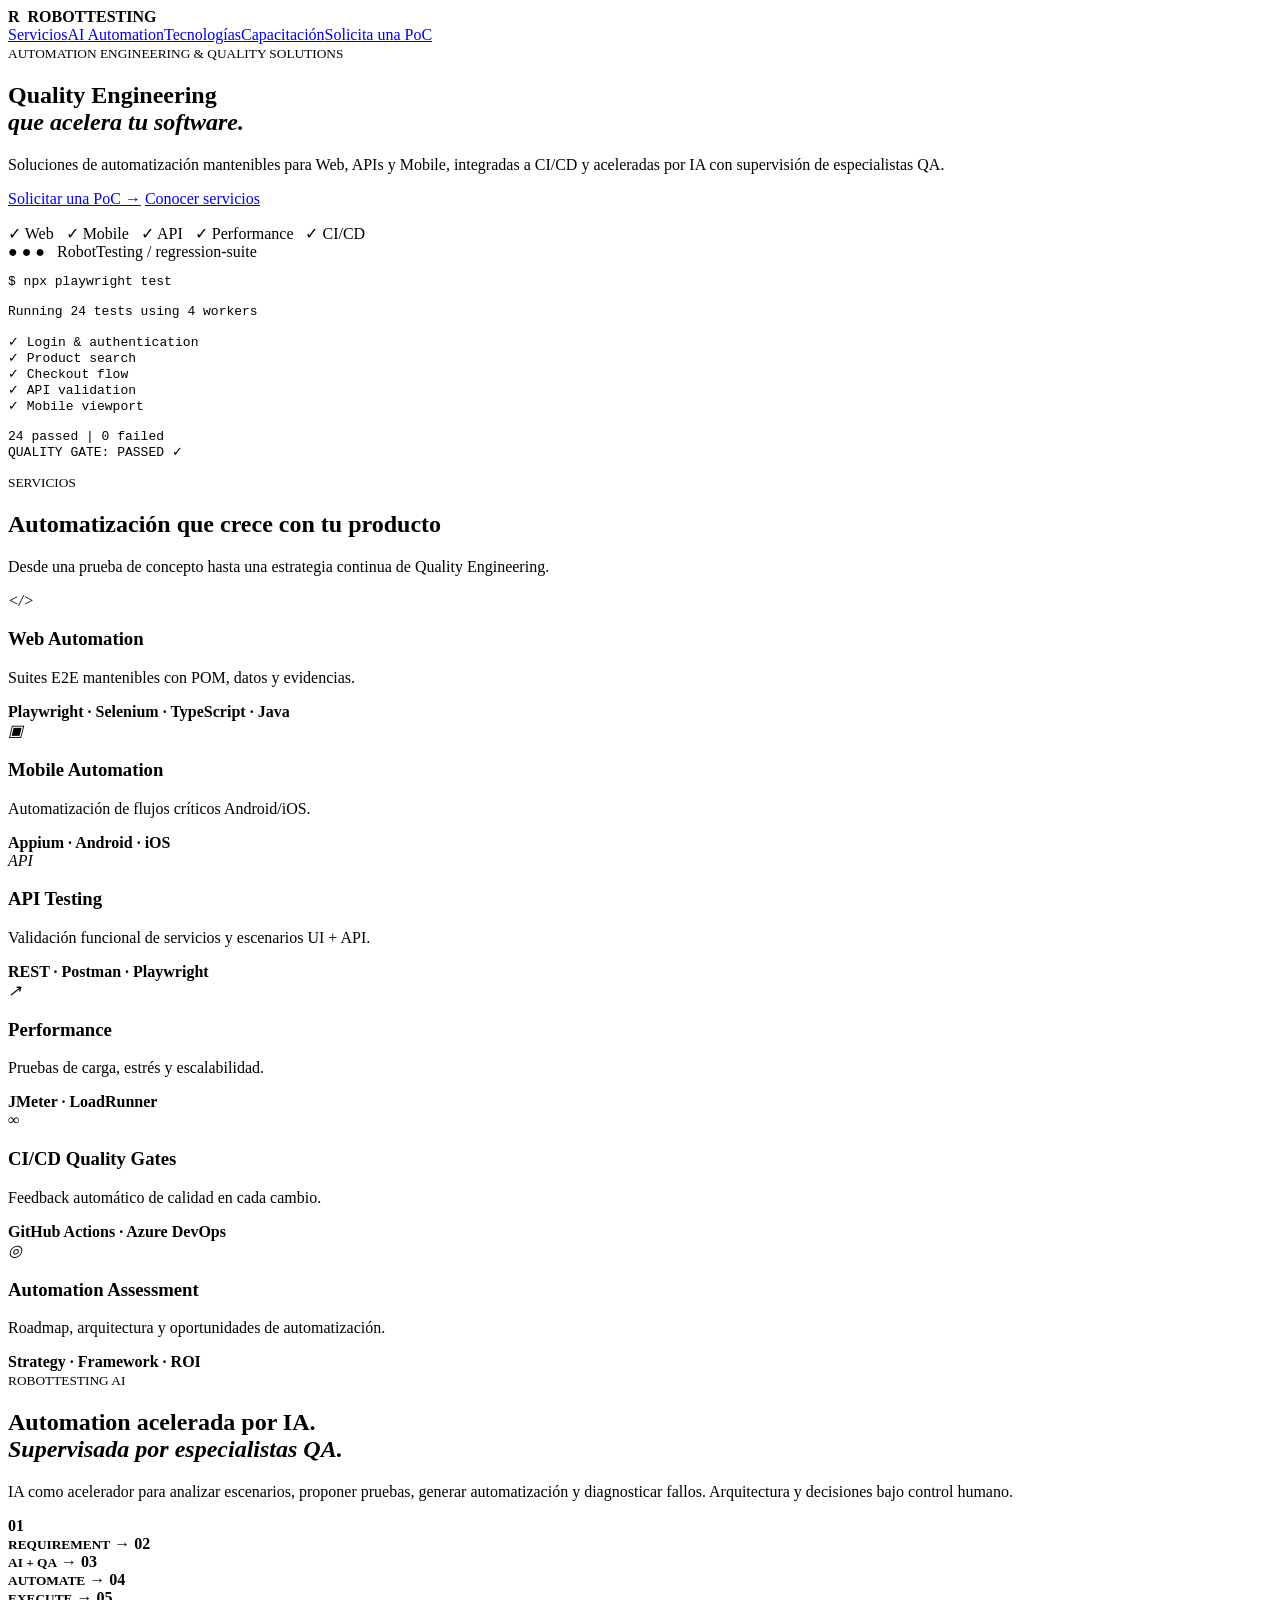
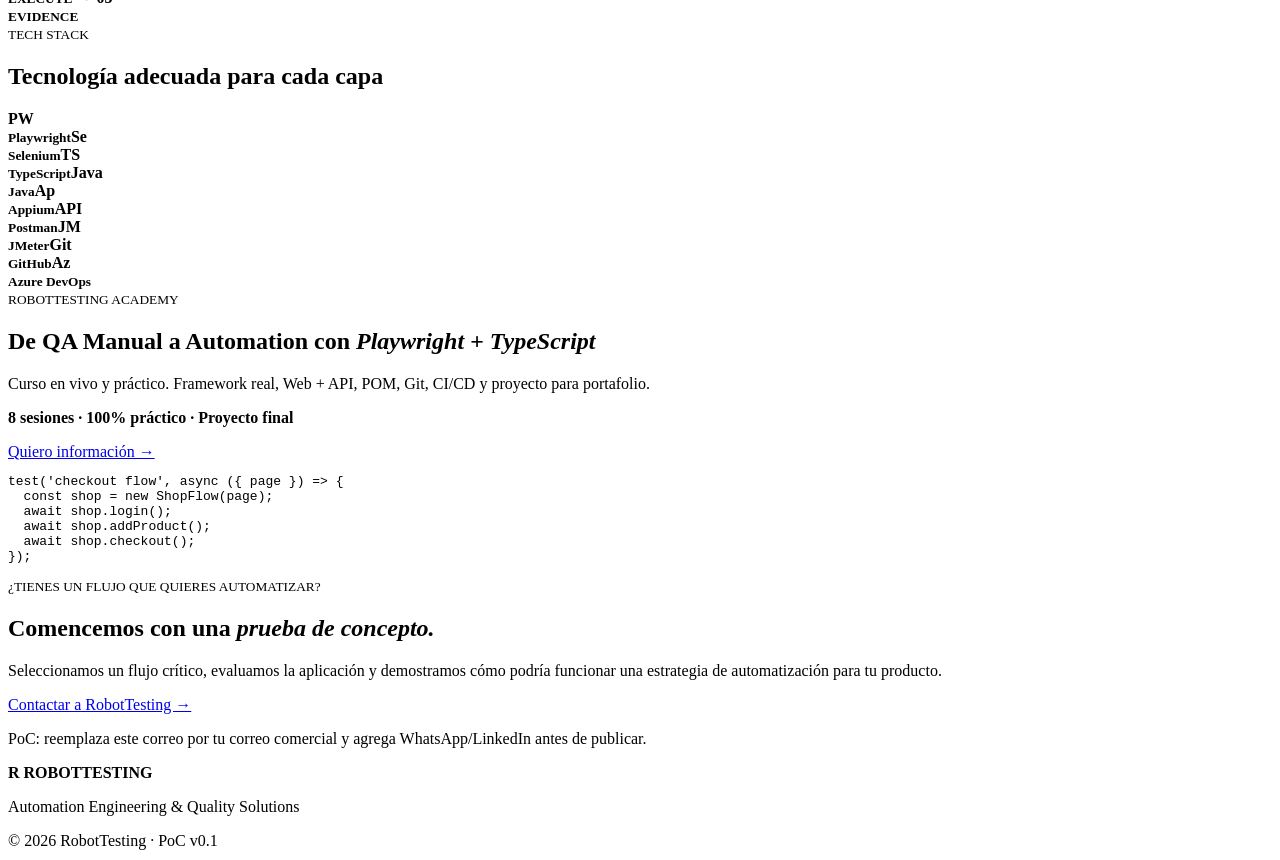
==== index.html @ 07141282 "first commit" ====
<!doctype html><html lang='es'><head><meta charset='utf-8'><meta name='viewport' content='width=device-width,initial-scale=1'><title>RobotTesting | Automation Engineering & Quality Solutions</title><link rel='stylesheet' href='styles.css'></head><body><header><b>R&nbsp; ROBOT<span>TESTING</span></b><nav><a href='#servicios'>Servicios</a><a href='#ai'>AI Automation</a><a href='#tech'>Tecnologías</a><a href='#curso'>Capacitación</a><a class='pill' href='#contacto'>Solicita una PoC</a></nav></header><main><section class='hero'><div><small>AUTOMATION ENGINEERING & QUALITY SOLUTIONS</small><h1>Quality Engineering<br><em>que acelera tu software.</em></h1><p>Soluciones de automatización mantenibles para Web, APIs y Mobile, integradas a CI/CD y aceleradas por IA con supervisión de especialistas QA.</p><p><a class='cta' href='#contacto'>Solicitar una PoC →</a> <a class='ghost' href='#servicios'>Conocer servicios</a></p><div class='checks'>✓ Web &nbsp; ✓ Mobile &nbsp; ✓ API &nbsp; ✓ Performance &nbsp; ✓ CI/CD</div></div><div class='terminal'><div class='bar'>● ● ● &nbsp; RobotTesting / regression-suite</div><pre>$ npx playwright test

Running 24 tests using 4 workers

✓ Login & authentication
✓ Product search
✓ Checkout flow
✓ API validation
✓ Mobile viewport

<span>24 passed | 0 failed</span>
QUALITY GATE: PASSED ✓</pre></div></section><section id='servicios'><div class='title'><small>SERVICIOS</small><h2>Automatización que crece con tu producto</h2><p>Desde una prueba de concepto hasta una estrategia continua de Quality Engineering.</p></div><div class='grid'><article><i>&lt;/&gt;</i><h3>Web Automation</h3><p>Suites E2E mantenibles con POM, datos y evidencias.</p><b>Playwright · Selenium · TypeScript · Java</b></article><article><i>▣</i><h3>Mobile Automation</h3><p>Automatización de flujos críticos Android/iOS.</p><b>Appium · Android · iOS</b></article><article><i>API</i><h3>API Testing</h3><p>Validación funcional de servicios y escenarios UI + API.</p><b>REST · Postman · Playwright</b></article><article><i>↗</i><h3>Performance</h3><p>Pruebas de carga, estrés y escalabilidad.</p><b>JMeter · LoadRunner</b></article><article><i>∞</i><h3>CI/CD Quality Gates</h3><p>Feedback automático de calidad en cada cambio.</p><b>GitHub Actions · Azure DevOps</b></article><article><i>◎</i><h3>Automation Assessment</h3><p>Roadmap, arquitectura y oportunidades de automatización.</p><b>Strategy · Framework · ROI</b></article></div></section><section id='ai' class='split'><div><small>ROBOTTESTING AI</small><h2>Automation acelerada por IA.<br><em>Supervisada por especialistas QA.</em></h2><p>IA como acelerador para analizar escenarios, proponer pruebas, generar automatización y diagnosticar fallos. Arquitectura y decisiones bajo control humano.</p></div><div class='flow'><b>01<br><small>REQUIREMENT</small></b> → <b>02<br><small>AI + QA</small></b> → <b>03<br><small>AUTOMATE</small></b> → <b>04<br><small>EXECUTE</small></b> → <b>05<br><small>EVIDENCE</small></b></div></section><section id='tech'><div class='title'><small>TECH STACK</small><h2>Tecnología adecuada para cada capa</h2></div><div class='logos'><b>PW<br><small>Playwright</small></b><b>Se<br><small>Selenium</small></b><b>TS<br><small>TypeScript</small></b><b>Java<br><small>Java</small></b><b>Ap<br><small>Appium</small></b><b>API<br><small>Postman</small></b><b>JM<br><small>JMeter</small></b><b>Git<br><small>GitHub</small></b><b>Az<br><small>Azure DevOps</small></b></div></section><section id='curso' class='split course'><div><small>ROBOTTESTING ACADEMY</small><h2>De QA Manual a Automation con <em>Playwright + TypeScript</em></h2><p>Curso en vivo y práctico. Framework real, Web + API, POM, Git, CI/CD y proyecto para portafolio.</p><p><strong>8 sesiones · 100% práctico · Proyecto final</strong></p><a class='cta' href='#contacto'>Quiero información →</a></div><div class='terminal'><pre>test('checkout flow', async ({ page }) => {
  const shop = new ShopFlow(page);
  await shop.login();
  await shop.addProduct();
  await shop.checkout();
});</pre></div></section><section id='contacto' class='contact'><small>¿TIENES UN FLUJO QUE QUIERES AUTOMATIZAR?</small><h2>Comencemos con una <em>prueba de concepto.</em></h2><p>Seleccionamos un flujo crítico, evaluamos la aplicación y demostramos cómo podría funcionar una estrategia de automatización para tu producto.</p><a class='cta' href='mailto:contacto@robottesting.example'>Contactar a RobotTesting →</a><p class='note'>PoC: reemplaza este correo por tu correo comercial y agrega WhatsApp/LinkedIn antes de publicar.</p></section></main><footer><b>R ROBOT<span>TESTING</span></b><p>Automation Engineering & Quality Solutions</p><p>© 2026 RobotTesting · PoC v0.1</p></footer></body></html>
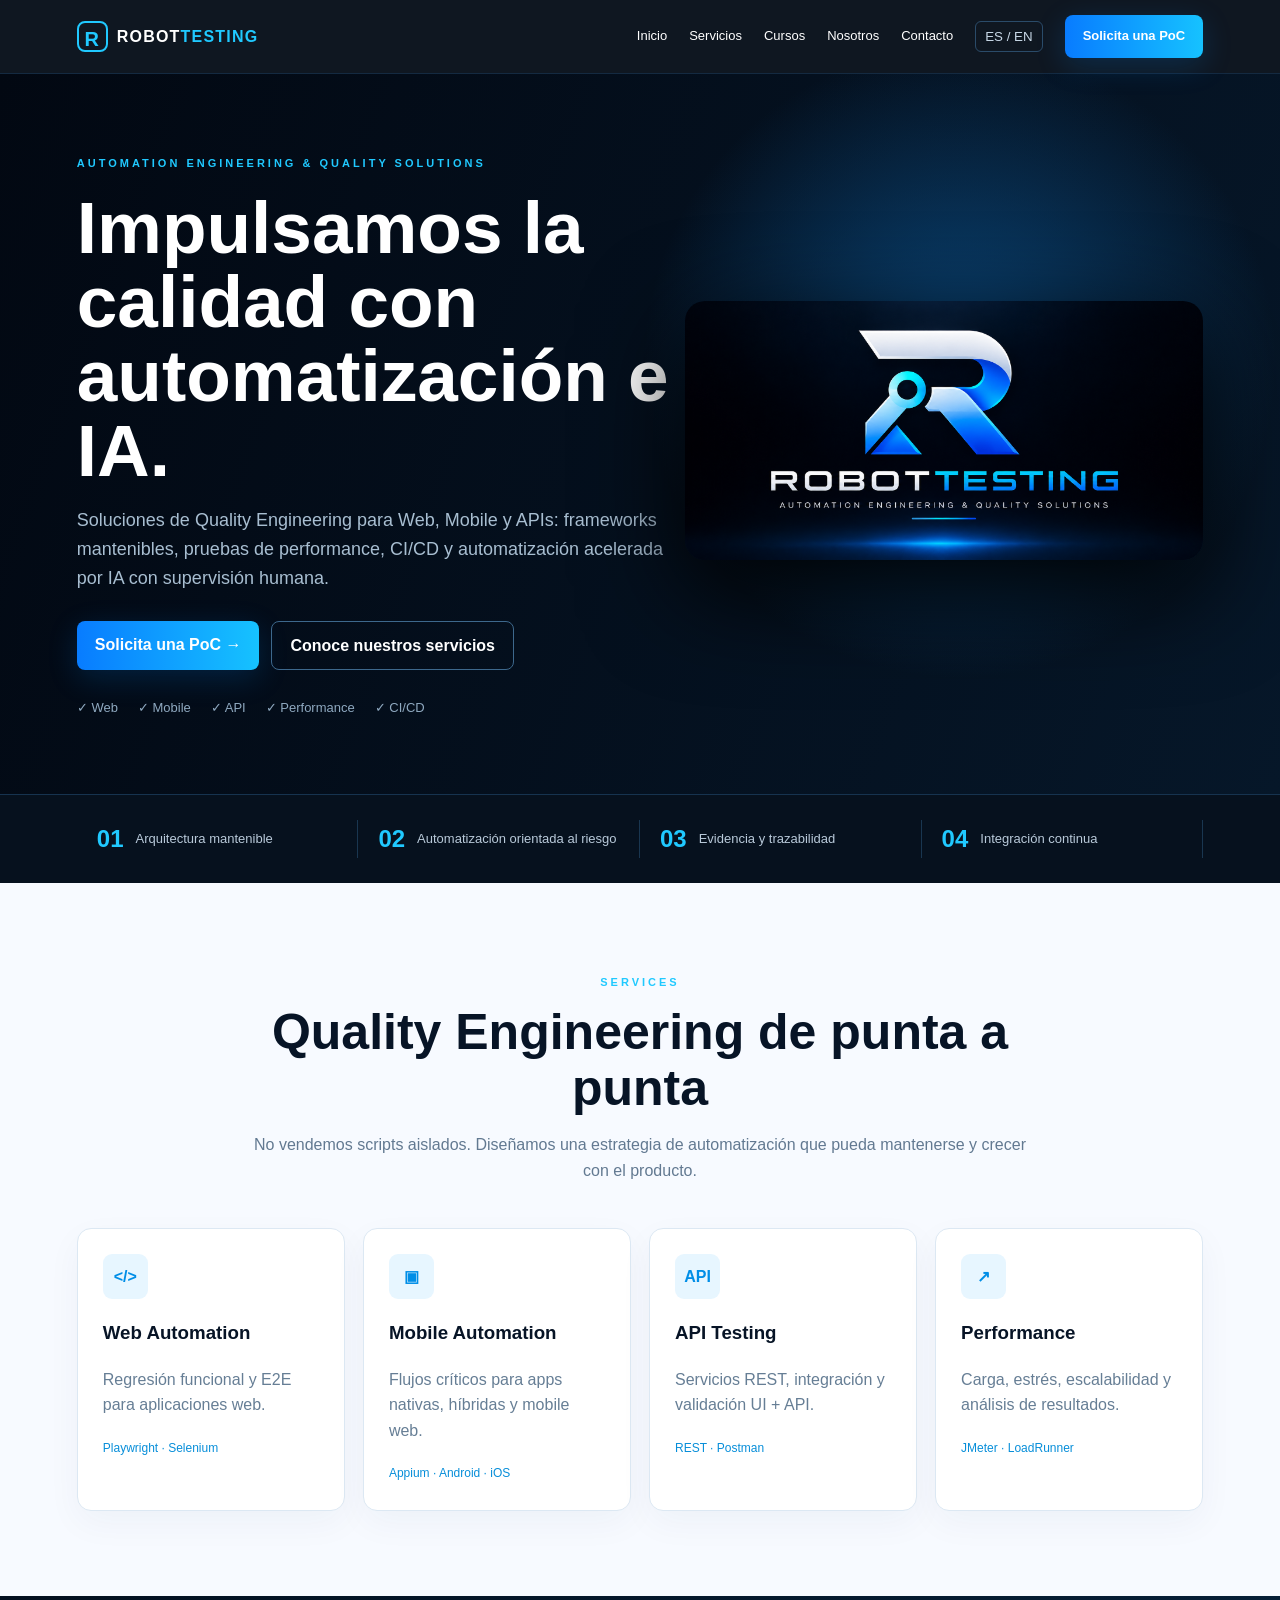
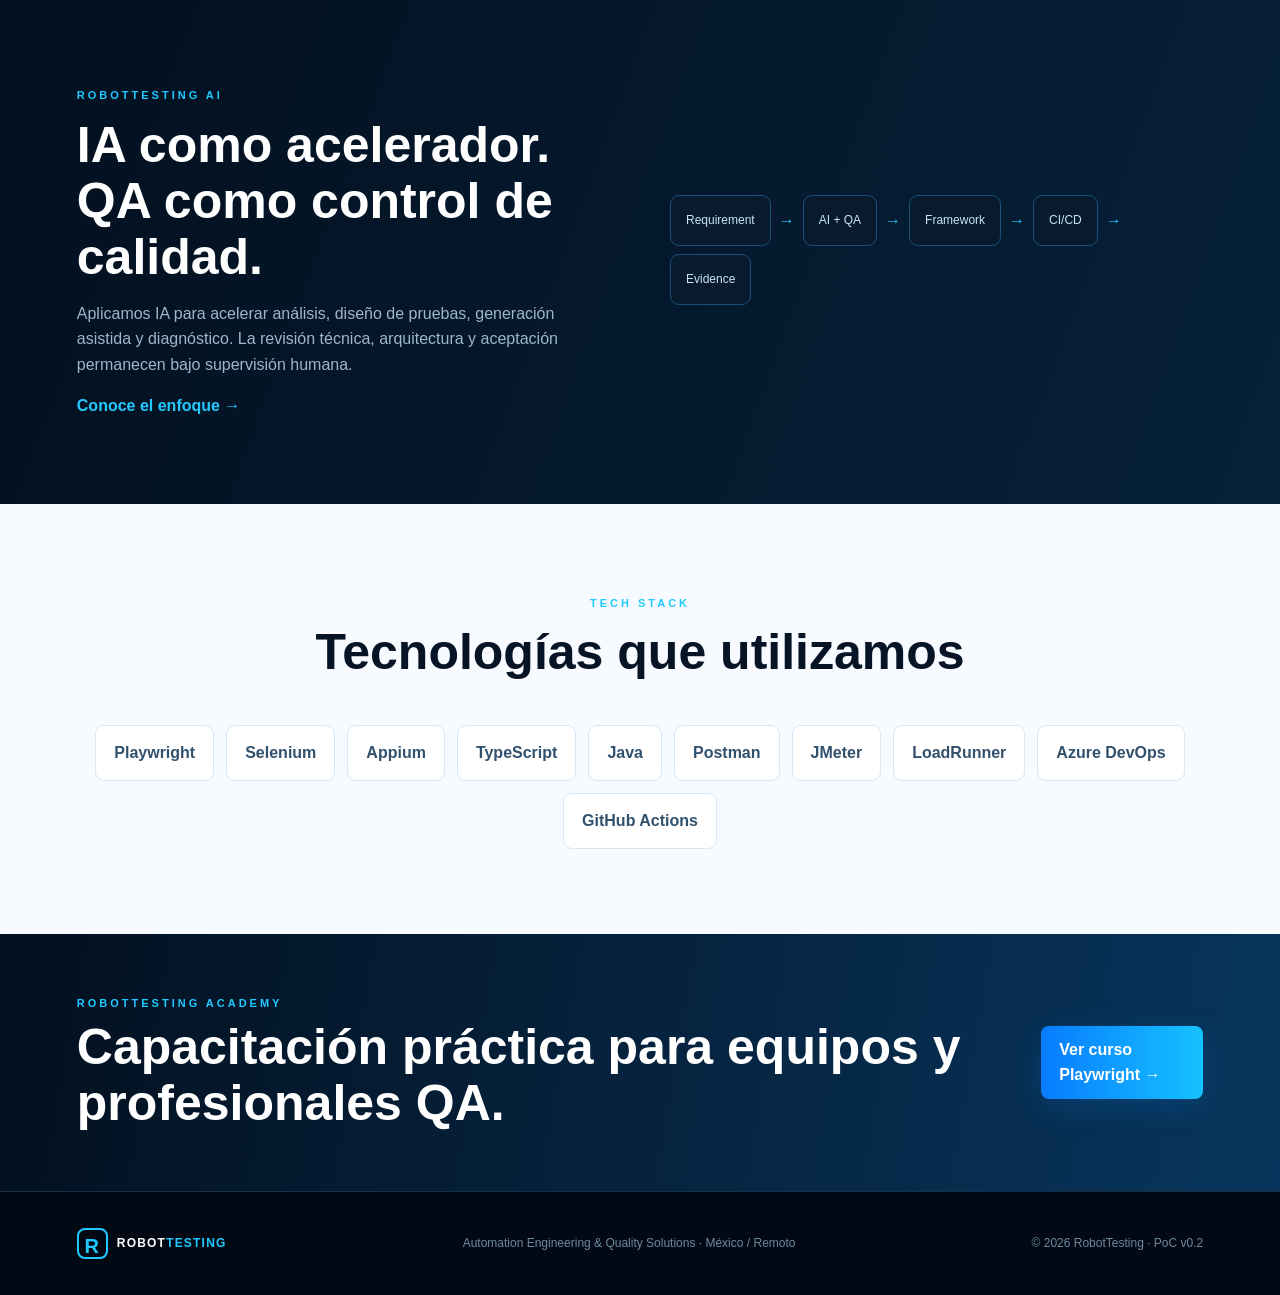
==== commit 84e16ac9: "version 0.2" ====
--- a/index.html
+++ b/index.html
@@ -1,17 +1,64 @@
-<!doctype html><html lang='es'><head><meta charset='utf-8'><meta name='viewport' content='width=device-width,initial-scale=1'><title>RobotTesting | Automation Engineering & Quality Solutions</title><link rel='stylesheet' href='styles.css'></head><body><header><b>R&nbsp; ROBOT<span>TESTING</span></b><nav><a href='#servicios'>Servicios</a><a href='#ai'>AI Automation</a><a href='#tech'>Tecnologías</a><a href='#curso'>Capacitación</a><a class='pill' href='#contacto'>Solicita una PoC</a></nav></header><main><section class='hero'><div><small>AUTOMATION ENGINEERING & QUALITY SOLUTIONS</small><h1>Quality Engineering<br><em>que acelera tu software.</em></h1><p>Soluciones de automatización mantenibles para Web, APIs y Mobile, integradas a CI/CD y aceleradas por IA con supervisión de especialistas QA.</p><p><a class='cta' href='#contacto'>Solicitar una PoC →</a> <a class='ghost' href='#servicios'>Conocer servicios</a></p><div class='checks'>✓ Web &nbsp; ✓ Mobile &nbsp; ✓ API &nbsp; ✓ Performance &nbsp; ✓ CI/CD</div></div><div class='terminal'><div class='bar'>● ● ● &nbsp; RobotTesting / regression-suite</div><pre>$ npx playwright test
-
-Running 24 tests using 4 workers
-
-✓ Login & authentication
-✓ Product search
-✓ Checkout flow
-✓ API validation
-✓ Mobile viewport
-
-<span>24 passed | 0 failed</span>
-QUALITY GATE: PASSED ✓</pre></div></section><section id='servicios'><div class='title'><small>SERVICIOS</small><h2>Automatización que crece con tu producto</h2><p>Desde una prueba de concepto hasta una estrategia continua de Quality Engineering.</p></div><div class='grid'><article><i>&lt;/&gt;</i><h3>Web Automation</h3><p>Suites E2E mantenibles con POM, datos y evidencias.</p><b>Playwright · Selenium · TypeScript · Java</b></article><article><i>▣</i><h3>Mobile Automation</h3><p>Automatización de flujos críticos Android/iOS.</p><b>Appium · Android · iOS</b></article><article><i>API</i><h3>API Testing</h3><p>Validación funcional de servicios y escenarios UI + API.</p><b>REST · Postman · Playwright</b></article><article><i>↗</i><h3>Performance</h3><p>Pruebas de carga, estrés y escalabilidad.</p><b>JMeter · LoadRunner</b></article><article><i>∞</i><h3>CI/CD Quality Gates</h3><p>Feedback automático de calidad en cada cambio.</p><b>GitHub Actions · Azure DevOps</b></article><article><i>◎</i><h3>Automation Assessment</h3><p>Roadmap, arquitectura y oportunidades de automatización.</p><b>Strategy · Framework · ROI</b></article></div></section><section id='ai' class='split'><div><small>ROBOTTESTING AI</small><h2>Automation acelerada por IA.<br><em>Supervisada por especialistas QA.</em></h2><p>IA como acelerador para analizar escenarios, proponer pruebas, generar automatización y diagnosticar fallos. Arquitectura y decisiones bajo control humano.</p></div><div class='flow'><b>01<br><small>REQUIREMENT</small></b> → <b>02<br><small>AI + QA</small></b> → <b>03<br><small>AUTOMATE</small></b> → <b>04<br><small>EXECUTE</small></b> → <b>05<br><small>EVIDENCE</small></b></div></section><section id='tech'><div class='title'><small>TECH STACK</small><h2>Tecnología adecuada para cada capa</h2></div><div class='logos'><b>PW<br><small>Playwright</small></b><b>Se<br><small>Selenium</small></b><b>TS<br><small>TypeScript</small></b><b>Java<br><small>Java</small></b><b>Ap<br><small>Appium</small></b><b>API<br><small>Postman</small></b><b>JM<br><small>JMeter</small></b><b>Git<br><small>GitHub</small></b><b>Az<br><small>Azure DevOps</small></b></div></section><section id='curso' class='split course'><div><small>ROBOTTESTING ACADEMY</small><h2>De QA Manual a Automation con <em>Playwright + TypeScript</em></h2><p>Curso en vivo y práctico. Framework real, Web + API, POM, Git, CI/CD y proyecto para portafolio.</p><p><strong>8 sesiones · 100% práctico · Proyecto final</strong></p><a class='cta' href='#contacto'>Quiero información →</a></div><div class='terminal'><pre>test('checkout flow', async ({ page }) => {
-  const shop = new ShopFlow(page);
-  await shop.login();
-  await shop.addProduct();
-  await shop.checkout();
-});</pre></div></section><section id='contacto' class='contact'><small>¿TIENES UN FLUJO QUE QUIERES AUTOMATIZAR?</small><h2>Comencemos con una <em>prueba de concepto.</em></h2><p>Seleccionamos un flujo crítico, evaluamos la aplicación y demostramos cómo podría funcionar una estrategia de automatización para tu producto.</p><a class='cta' href='mailto:contacto@robottesting.example'>Contactar a RobotTesting →</a><p class='note'>PoC: reemplaza este correo por tu correo comercial y agrega WhatsApp/LinkedIn antes de publicar.</p></section></main><footer><b>R ROBOT<span>TESTING</span></b><p>Automation Engineering & Quality Solutions</p><p>© 2026 RobotTesting · PoC v0.1</p></footer></body></html>
+<!doctype html><html lang="es"><head><meta charset="utf-8"><meta name="viewport" content="width=device-width,initial-scale=1">
+<meta name="description" content="RobotTesting - Automation Engineering & Quality Solutions">
+<title>Home | RobotTesting</title><link rel="stylesheet" href="styles.css"></head><body>
+<header class="site-header">
+  <a class="brand" href="index.html"><span class="mark">R</span><span>ROBOT<b>TESTING</b></span></a>
+  <button class="menu" aria-label="Menu">☰</button>
+  <nav>
+    <a href="index.html" data-es="Inicio" data-en="Home">Inicio</a>
+    <a href="services.html" data-es="Servicios" data-en="Services">Servicios</a>
+    <a href="academy.html" data-es="Cursos" data-en="Academy">Cursos</a>
+    <a href="about.html" data-es="Nosotros" data-en="About">Nosotros</a>
+    <a href="contact.html" data-es="Contacto" data-en="Contact">Contacto</a>
+    <button class="lang" id="langToggle">ES / EN</button>
+    <a class="pill" href="contact.html" data-es="Solicita una PoC" data-en="Request a PoC">Solicita una PoC</a>
+  </nav>
+</header>
+<main>
+<section class="hero">
+ <div class="hero-copy">
+  <span class="kicker">AUTOMATION ENGINEERING & QUALITY SOLUTIONS</span>
+  <h1 data-es="Impulsamos la calidad con automatización e IA."
+      data-en="We drive quality with automation and AI.">Impulsamos la calidad con automatización e IA.</h1>
+  <p data-es="Soluciones de Quality Engineering para Web, Mobile y APIs: frameworks mantenibles, pruebas de performance, CI/CD y automatización acelerada por IA con supervisión humana."
+     data-en="Quality Engineering solutions for Web, Mobile and APIs: maintainable frameworks, performance testing, CI/CD, and AI-accelerated automation with human oversight.">Soluciones de Quality Engineering para Web, Mobile y APIs: frameworks mantenibles, pruebas de performance, CI/CD y automatización acelerada por IA con supervisión humana.</p>
+  <div class="cta"><a class="button" href="contact.html" data-es="Solicita una PoC →" data-en="Request a PoC →">Solicita una PoC →</a><a class="button ghost" href="services.html" data-es="Conoce nuestros servicios" data-en="Explore our services">Conoce nuestros servicios</a></div>
+  <div class="badges"><span>✓ Web</span><span>✓ Mobile</span><span>✓ API</span><span>✓ Performance</span><span>✓ CI/CD</span></div>
+ </div>
+ <div class="hero-art">
+   <img src="assets/robottesting-logo.png" alt="RobotTesting corporate logo">
+ </div>
+</section>
+<section class="trust">
+ <div><b>01</b><span data-es="Arquitectura mantenible" data-en="Maintainable architecture">Arquitectura mantenible</span></div>
+ <div><b>02</b><span data-es="Automatización orientada al riesgo" data-en="Risk-driven automation">Automatización orientada al riesgo</span></div>
+ <div><b>03</b><span data-es="Evidencia y trazabilidad" data-en="Evidence and traceability">Evidencia y trazabilidad</span></div>
+ <div><b>04</b><span data-es="Integración continua" data-en="Continuous integration">Integración continua</span></div>
+</section>
+<section class="section">
+ <div class="heading"><span>SERVICES</span><h2 data-es="Quality Engineering de punta a punta" data-en="End-to-end Quality Engineering">Quality Engineering de punta a punta</h2><p data-es="No vendemos scripts aislados. Diseñamos una estrategia de automatización que pueda mantenerse y crecer con el producto." data-en="We do not sell isolated scripts. We design an automation strategy that can be maintained and grow with the product.">No vendemos scripts aislados. Diseñamos una estrategia de automatización que pueda mantenerse y crecer con el producto.</p></div>
+ <div class="grid cards">
+  <a href="services.html#web"><article><div class="icon">&lt;/&gt;</div><h3>Web Automation</h3><p data-es="Regresión funcional y E2E para aplicaciones web." data-en="Functional regression and E2E automation for web applications.">Regresión funcional y E2E para aplicaciones web.</p><em>Playwright · Selenium</em></article></a>
+  <a href="services.html#mobile"><article><div class="icon">▣</div><h3>Mobile Automation</h3><p data-es="Flujos críticos para apps nativas, híbridas y mobile web." data-en="Critical flows for native, hybrid and mobile web applications.">Flujos críticos para apps nativas, híbridas y mobile web.</p><em>Appium · Android · iOS</em></article></a>
+  <a href="services.html#api"><article><div class="icon">API</div><h3>API Testing</h3><p data-es="Servicios REST, integración y validación UI + API." data-en="REST services, integration, and UI + API validation.">Servicios REST, integración y validación UI + API.</p><em>REST · Postman</em></article></a>
+  <a href="services.html#performance"><article><div class="icon">↗</div><h3>Performance</h3><p data-es="Carga, estrés, escalabilidad y análisis de resultados." data-en="Load, stress, scalability and result analysis.">Carga, estrés, escalabilidad y análisis de resultados.</p><em>JMeter · LoadRunner</em></article></a>
+ </div>
+</section>
+<section class="split dark">
+ <div><span class="kicker">ROBOTTESTING AI</span><h2 data-es="IA como acelerador. QA como control de calidad." data-en="AI as an accelerator. QA as the quality control.">IA como acelerador. QA como control de calidad.</h2><p data-es="Aplicamos IA para acelerar análisis, diseño de pruebas, generación asistida y diagnóstico. La revisión técnica, arquitectura y aceptación permanecen bajo supervisión humana." data-en="We use AI to accelerate analysis, test design, assisted generation and diagnosis. Technical review, architecture and acceptance remain under human oversight.">Aplicamos IA para acelerar análisis, diseño de pruebas, generación asistida y diagnóstico. La revisión técnica, arquitectura y aceptación permanecen bajo supervisión humana.</p><a class="text-link" href="services.html#ai" data-es="Conoce el enfoque →" data-en="Explore the approach →">Conoce el enfoque →</a></div>
+ <div class="flow"><span>Requirement</span><b>→</b><span>AI + QA</span><b>→</b><span>Framework</span><b>→</b><span>CI/CD</span><b>→</b><span>Evidence</span></div>
+</section>
+<section class="section">
+ <div class="heading"><span>TECH STACK</span><h2 data-es="Tecnologías que utilizamos" data-en="Technologies we use">Tecnologías que utilizamos</h2></div>
+ <div class="tech"><span>Playwright</span><span>Selenium</span><span>Appium</span><span>TypeScript</span><span>Java</span><span>Postman</span><span>JMeter</span><span>LoadRunner</span><span>Azure DevOps</span><span>GitHub Actions</span></div>
+</section>
+<section class="banner"><div><span>ROBOTTESTING ACADEMY</span><h2 data-es="Capacitación práctica para equipos y profesionales QA." data-en="Practical training for QA teams and professionals.">Capacitación práctica para equipos y profesionales QA.</h2></div><a class="button" href="academy.html" data-es="Ver curso Playwright →" data-en="View Playwright course →">Ver curso Playwright →</a></section>
+</main>
+<footer>
+  <div class="brand"><span class="mark">R</span><span>ROBOT<b>TESTING</b></span></div>
+  <p data-es="Automation Engineering & Quality Solutions · México / Remoto"
+     data-en="Automation Engineering & Quality Solutions · Mexico / Remote">Automation Engineering & Quality Solutions · México / Remoto</p>
+  <p>© 2026 RobotTesting · PoC v0.2</p>
+</footer>
+<script src="script.js"></script>
+</body></html>
--- a/styles.css
+++ b/styles.css
@@ -0,0 +1,2 @@
+
+:root{--bg:#030b16;--panel:#071524;--line:#16324d;--blue:#0d8dff;--cyan:#20c9ff;--ink:#071426;--muted:#8da4bb;--white:#f5f9ff}*{box-sizing:border-box}html{scroll-behavior:smooth}body{margin:0;background:#f7faff;color:var(--ink);font-family:Inter,Segoe UI,Arial,sans-serif;line-height:1.6}a{text-decoration:none;color:inherit}.site-header{height:74px;padding:0 6%;display:flex;align-items:center;justify-content:space-between;position:sticky;top:0;z-index:50;background:rgba(3,11,22,.95);border-bottom:1px solid #142a41;color:white;backdrop-filter:blur(15px)}.brand{display:flex;align-items:center;gap:9px;font-weight:800;letter-spacing:1.2px}.brand b{color:var(--cyan)}.mark{width:31px;height:31px;display:grid;place-items:center;border:2px solid var(--cyan);border-radius:8px;color:var(--cyan);font-size:20px}.site-header nav{display:flex;align-items:center;gap:22px;font-size:13px}.site-header nav>a:not(.pill):hover{color:var(--cyan)}.pill,.button{background:linear-gradient(90deg,#087cff,#16c2ff);color:#fff!important;padding:11px 18px;border-radius:8px;font-weight:700;border:0;cursor:pointer;box-shadow:0 8px 30px #078bff2e}.lang{background:transparent;border:1px solid #2a4b69;color:#c8d8e7;border-radius:6px;padding:7px 9px;cursor:pointer}.menu{display:none}.hero{min-height:650px;padding:75px 6%;display:grid;grid-template-columns:1.08fr .92fr;align-items:center;color:white;background:radial-gradient(circle at 75% 40%,#0a477b 0,transparent 30%),linear-gradient(110deg,#020812,#061729);overflow:hidden}.hero h1,.page-hero h1{font-size:clamp(46px,5.7vw,78px);line-height:1.02;margin:16px 0}.hero p,.page-hero p{max-width:760px;font-size:18px;color:#a8bed1}.kicker,.heading>span,.banner span{font-size:11px;letter-spacing:3px;font-weight:800;color:var(--cyan)}.cta{display:flex;gap:12px;margin:28px 0}.ghost{background:transparent;border:1px solid #3d688c;box-shadow:none}.badges{display:flex;gap:20px;flex-wrap:wrap;color:#8fa9c0;font-size:13px}.hero-art{text-align:center}.hero-art img{width:min(100%,650px);border-radius:20px;box-shadow:0 30px 100px #000}.trust{display:grid;grid-template-columns:repeat(4,1fr);background:#06111e;color:white;padding:25px 6%;border-top:1px solid #16334f}.trust div{display:flex;align-items:center;gap:12px;border-right:1px solid #193650;padding:0 20px}.trust b{font-size:24px;color:var(--cyan)}.trust span{font-size:13px;color:#b9cada}.section{padding:85px 6%}.heading{text-align:center;max-width:780px;margin:0 auto 45px}.heading h2,.split h2,.banner h2,.contact-card h2{font-size:clamp(32px,4vw,50px);line-height:1.12;margin:10px 0}.heading p{color:#627991}.grid{display:grid;gap:18px}.cards{grid-template-columns:repeat(4,1fr)}.cards article,.process article{height:100%;background:#fff;border:1px solid #dce8f3;border-radius:14px;padding:25px;box-shadow:0 12px 35px #0b315b0b;transition:.25s}.cards article:hover{transform:translateY(-5px);border-color:#45b8ff}.cards p,.process p{color:#667e95}.cards em{font-style:normal;color:#078ed9;font-size:12px}.icon{width:45px;height:45px;display:grid;place-items:center;border-radius:9px;background:#e7f6ff;color:#008ee7;font-weight:800}.split{padding:85px 6%;display:grid;grid-template-columns:1fr 1fr;gap:60px;align-items:center}.dark{background:linear-gradient(110deg,#03101f,#06213a);color:white}.dark p{color:#9eb6cb}.light{background:#fff}.flow{display:flex;flex-wrap:wrap;gap:8px;align-items:center}.flow span{padding:15px;background:#081b2d;border:1px solid #175078;border-radius:9px;color:#c8e4f6;font-size:12px}.flow b{color:#1fc7ff}.text-link{color:#21c9ff;font-weight:700}.tech{display:flex;justify-content:center;gap:12px;flex-wrap:wrap}.tech span{background:#fff;border:1px solid #d8e7f4;border-radius:9px;padding:14px 18px;font-weight:700;color:#31516d}.banner{padding:55px 6%;background:linear-gradient(100deg,#03101f,#08355d);color:white;display:flex;align-items:center;justify-content:space-between;gap:30px}.banner h2{margin:5px 0}.page-hero{padding:90px 6% 70px;color:white;background:radial-gradient(circle at 85% 20%,#0a4b80,transparent 28%),linear-gradient(110deg,#020914,#071d33)}.page-hero h1{max-width:1000px}.service-list{max-width:1180px;margin:auto}.service-list article{display:grid;grid-template-columns:100px 1fr;gap:30px;padding:45px 0;border-bottom:1px solid #d9e5ef}.service-no{font-size:40px;color:#0d9ce9;font-weight:900}.service-list h2{font-size:34px;margin:0}.service-list p{color:#5f768c;max-width:850px}.service-list ul{columns:2;padding-left:20px}.academy-hero{background:radial-gradient(circle at 85% 20%,#144f7c,transparent 32%),linear-gradient(110deg,#020914,#06182a)}.timeline{display:grid;grid-template-columns:repeat(2,1fr);gap:16px;max-width:1100px;margin:auto}.timeline article{padding:24px;border:1px solid #dbe8f2;border-radius:12px;background:#fff}.timeline b,.process b{color:#0d9ce9;font-size:24px}.timeline h3{margin:4px 0}.timeline p{color:#657c91}.price{background:#071a2d;border:1px solid #1b547c;border-radius:16px;padding:35px;text-align:center}.price small,.price span{display:block;color:#9bb2c7}.price strong{display:block;font-size:55px;color:#26caff;margin:10px}.price i{font-size:16px}.values{display:grid;grid-template-columns:1fr 1fr;gap:12px}.values div{background:#f4f9fd;border:1px solid #dce9f3;border-radius:10px;padding:22px}.values b{color:#0d9ce9;margin-right:10px}.process{grid-template-columns:repeat(4,1fr)}.contact-grid{display:grid;grid-template-columns:1.2fr .8fr;gap:40px;max-width:1100px;margin:auto}.contact-grid form{display:grid;gap:8px;background:white;border:1px solid #dbe7f1;border-radius:14px;padding:30px}.contact-grid label{font-weight:700;font-size:13px}.contact-grid input,.contact-grid textarea,.contact-grid select{width:100%;padding:13px;border:1px solid #cadbe9;border-radius:8px;font:inherit;background:#fbfdff}.contact-card{background:#061728;color:white;border-radius:14px;padding:35px}.contact-card p{color:#adc0d2}.contact-card hr{border:0;border-top:1px solid #24435d}.note{font-size:12px}footer{background:#020914;color:#6f899f;border-top:1px solid #17304a;padding:30px 6%;display:flex;justify-content:space-between;align-items:center;font-size:12px}footer .brand{color:white}@media(max-width:950px){.site-header nav a:not(.pill),.site-header .lang{display:none}.menu{display:block;background:none;border:0;color:white;font-size:24px}.hero,.split,.contact-grid{grid-template-columns:1fr}.cards,.process{grid-template-columns:repeat(2,1fr)}.trust{grid-template-columns:1fr 1fr}.timeline{grid-template-columns:1fr}.hero-art{margin-top:30px}}@media(max-width:620px){.site-header{padding:0 4%}.site-header .pill{display:none}.hero,.section,.split,.page-hero{padding-left:5%;padding-right:5%}.hero h1,.page-hero h1{font-size:43px}.cards,.process,.trust{grid-template-columns:1fr}.trust div{border-right:0}.service-list article{grid-template-columns:1fr;gap:5px}.service-list ul{columns:1}.banner,footer{flex-direction:column;align-items:flex-start}.cta{flex-direction:column}.values{grid-template-columns:1fr}}
